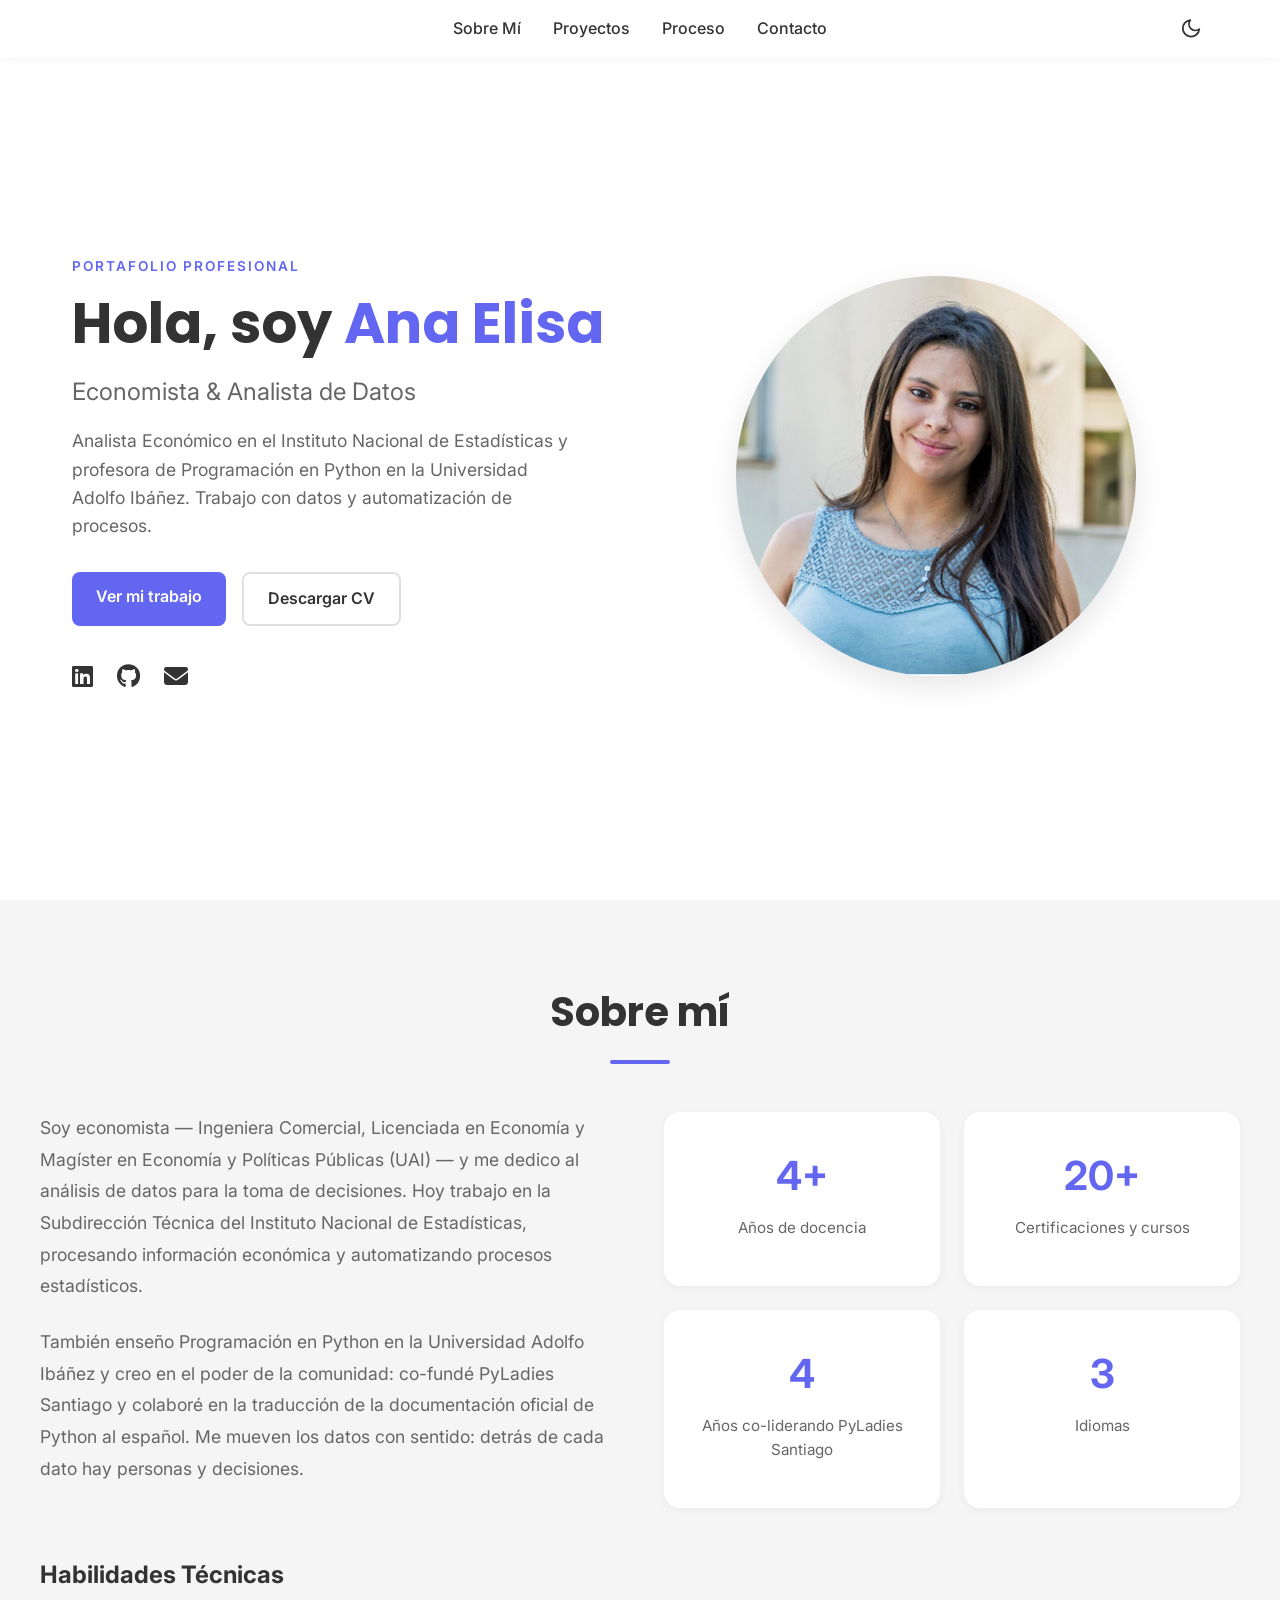
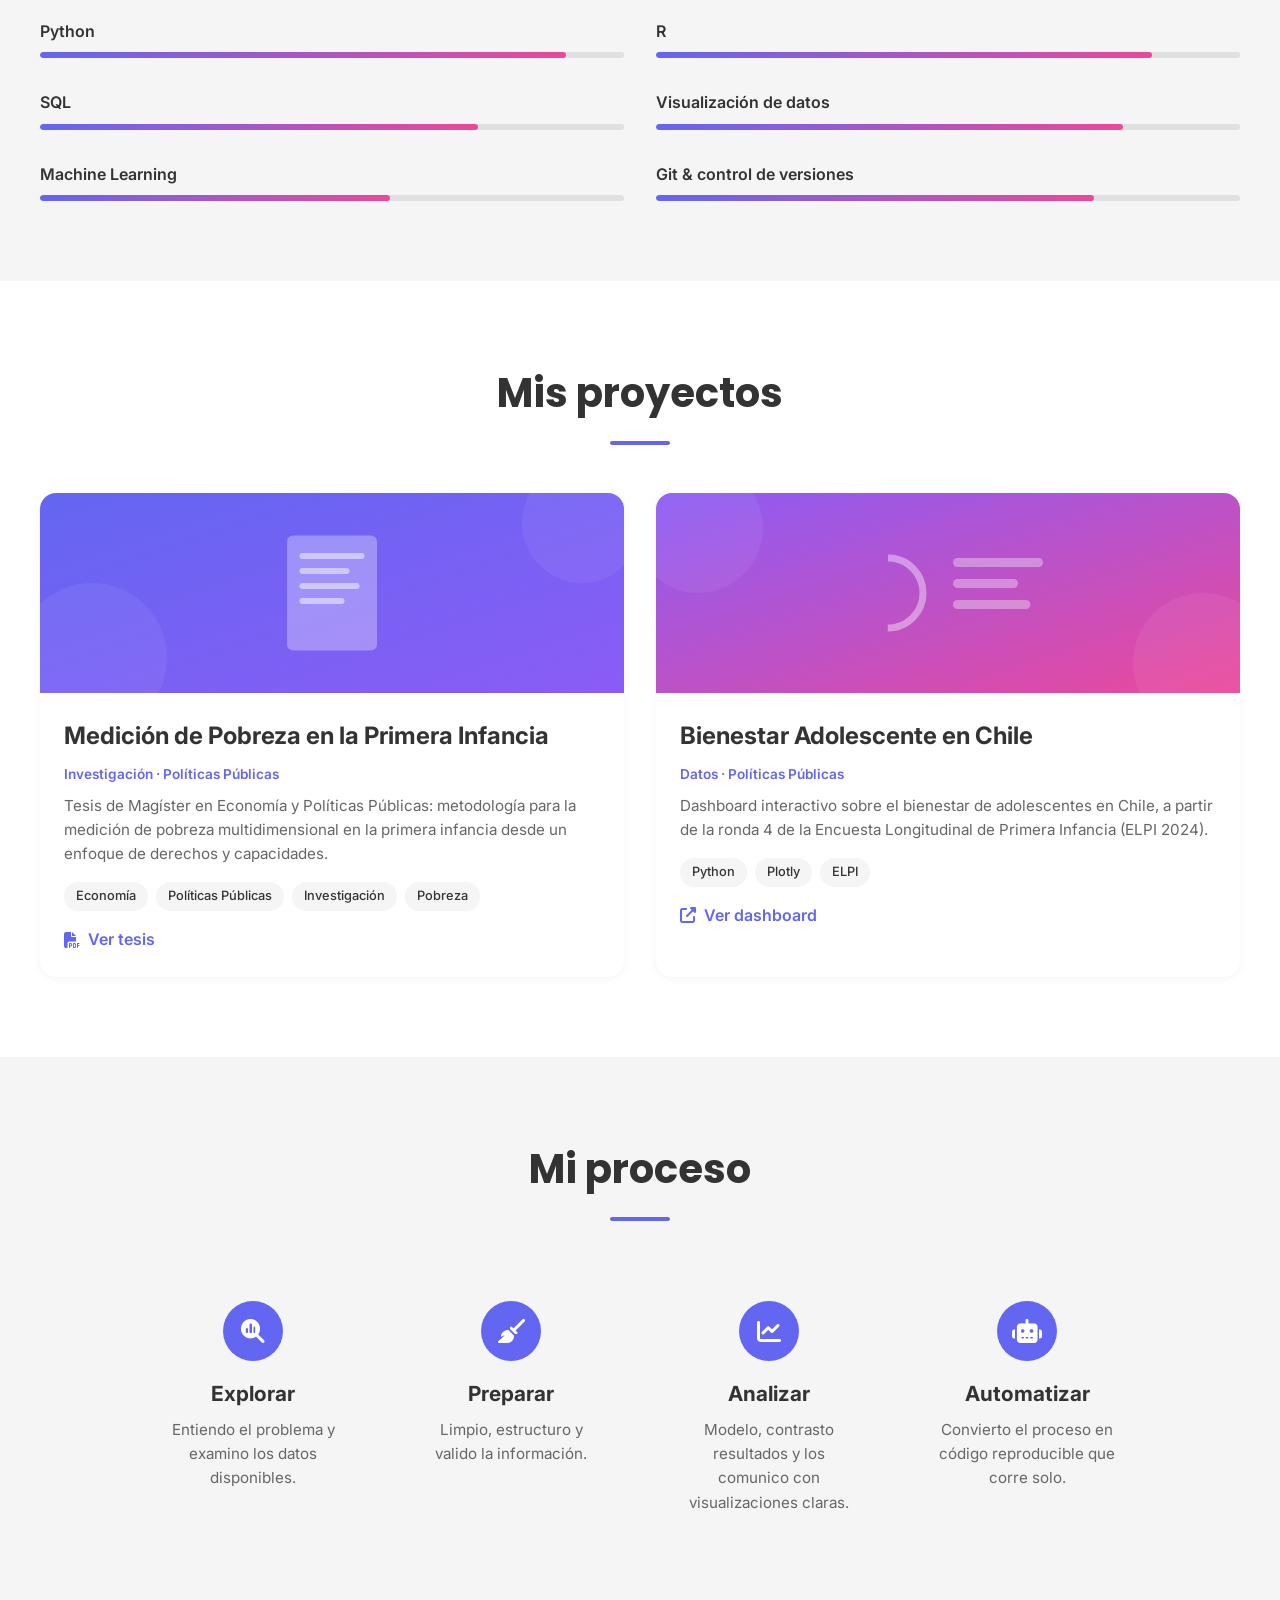
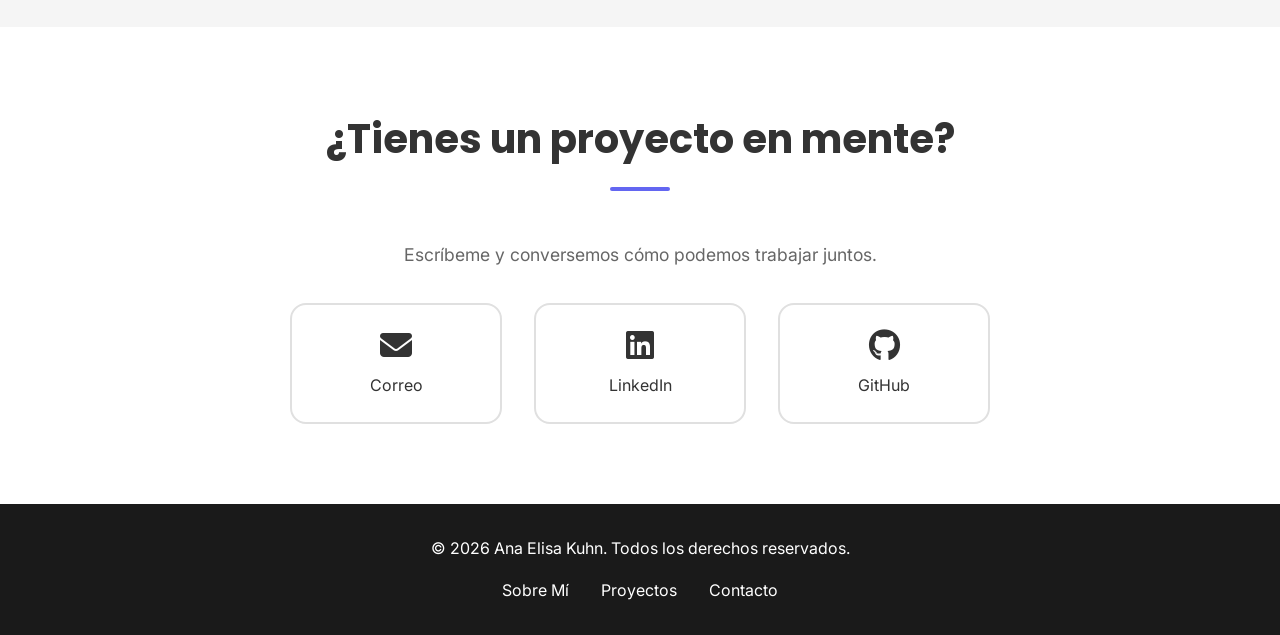
==== index.html @ 44c64ca0 "Sitio personal: versión inicial" ====
<!DOCTYPE html>
<html lang="es">
<head>
    <meta charset="UTF-8">
    <meta name="viewport" content="width=device-width, initial-scale=1.0">
    <meta name="description" content="Ana Elisa Kuhn — Economista y Analista de Datos. Python, R, SQL, automatización de procesos y comunidad.">
    <title>Ana Elisa Kuhn | Economista &amp; Analista de Datos</title>

    <!-- Google Fonts -->
    <link rel="preconnect" href="https://fonts.googleapis.com">
    <link rel="preconnect" href="https://fonts.gstatic.com" crossorigin>
    <link href="https://fonts.googleapis.com/css2?family=Inter:wght@400;500;600;700&family=Poppins:wght@600;700&display=swap" rel="stylesheet">

    <!-- FontAwesome Icons -->
    <link rel="stylesheet" href="https://cdnjs.cloudflare.com/ajax/libs/font-awesome/6.4.0/css/all.min.css">

    <!-- Estilos -->
    <link rel="stylesheet" href="css/styles.css">
</head>
<body>
    <!-- HEADER / NAVBAR -->
    <header class="navbar">
        <div class="navbar-container">
            <nav class="nav-menu" id="navMenu">
                <a href="#about" class="nav-link">Sobre Mí</a>
                <a href="#work" class="nav-link">Proyectos</a>
                <a href="#process" class="nav-link">Proceso</a>
                <a href="#contact" class="nav-link">Contacto</a>
            </nav>
            <div class="navbar-actions">
                <button class="theme-toggle" id="themeToggle" aria-label="Cambiar tema"><svg viewBox="0 0 24 24" fill="none" stroke="currentColor" stroke-width="2" stroke-linejoin="round"><path d="M21 12.8A9 9 0 1 1 11.2 3a7 7 0 0 0 9.8 9.8z"/></svg></button>
                <button class="hamburger" id="hamburger" aria-label="Abrir menú">
                    <i class="fas fa-bars"></i>
                </button>
            </div>
        </div>
    </header>

    <!-- HERO SECTION -->
    <section class="hero">
        <div class="hero-content">
            <p class="hero-eyebrow">Portafolio profesional</p>
            <h1 class="hero-title">Hola, soy <span class="highlight">Ana Elisa</span></h1>
            <p class="hero-subtitle">Economista &amp; Analista de Datos</p>
            <p class="hero-description">
                Analista Económico en el Instituto Nacional de Estadísticas y profesora de
                Programación en Python en la Universidad Adolfo Ibáñez. Trabajo con datos y
                automatización de procesos.
            </p>
            <div class="hero-buttons">
                <a href="#work" class="btn btn-primary">Ver mi trabajo</a>
                <a href="assets/documents/Cv_Kuhn_Ana_Elisa_junio_2026.pdf" class="btn btn-secondary" download="CV_Ana_Elisa_Kuhn.pdf">Descargar CV</a>
            </div>
            <div class="hero-socials">
                <a href="https://www.linkedin.com/in/ana-elisa-kuhn" target="_blank" rel="noopener" title="LinkedIn">
                    <i class="fab fa-linkedin"></i>
                </a>
                <a href="https://github.com/ana-elisa-kuhn" target="_blank" rel="noopener" title="GitHub">
                    <i class="fab fa-github"></i>
                </a>
                <a href="mailto:anaelisaks@gmail.com" title="Email">
                    <i class="fas fa-envelope"></i>
                </a>
            </div>
        </div>
        <div class="hero-image">
            <img src="assets/images/profile.jpg" alt="Foto de Ana Elisa Kuhn">
        </div>
    </section>

    <!-- ABOUT SECTION -->
    <section id="about" class="about">
        <div class="section-header">
            <h2>Sobre mí</h2>
            <div class="accent-line"></div>
        </div>

        <div class="about-content">
            <div class="about-bio">
                <p>
                    Soy economista — Ingeniera Comercial, Licenciada en Economía y Magíster en
                    Economía y Políticas Públicas (UAI) — y me dedico al análisis de datos para
                    la toma de decisiones. Hoy trabajo en la Subdirección Técnica del Instituto
                    Nacional de Estadísticas, procesando información económica y automatizando
                    procesos estadísticos.
                </p>
                <p>
                    También enseño Programación en Python en la Universidad Adolfo Ibáñez y creo
                    en el poder de la comunidad: co-fundé PyLadies Santiago y colaboré en la
                    traducción de la documentación oficial de Python al español. Me mueven los
                    datos con sentido: detrás de cada dato hay personas y decisiones.
                </p>
            </div>

            <div class="about-stats">
                <div class="stat-card">
                    <h3>4+</h3>
                    <p>Años de docencia</p>
                </div>
                <div class="stat-card">
                    <h3>20+</h3>
                    <p>Certificaciones y cursos</p>
                </div>
                <div class="stat-card">
                    <h3>4</h3>
                    <p>Años co-liderando PyLadies Santiago</p>
                </div>
                <div class="stat-card">
                    <h3>3</h3>
                    <p>Idiomas</p>
                </div>
            </div>

            <div class="skills-section">
                <h3>Habilidades Técnicas</h3>
                <div class="skills-grid">
                    <div class="skill">
                        <label>Python</label>
                        <div class="progress-bar">
                            <div class="progress" style="width: 90%"></div>
                        </div>
                    </div>
                    <div class="skill">
                        <label>R</label>
                        <div class="progress-bar">
                            <div class="progress" style="width: 85%"></div>
                        </div>
                    </div>
                    <div class="skill">
                        <label>SQL</label>
                        <div class="progress-bar">
                            <div class="progress" style="width: 75%"></div>
                        </div>
                    </div>
                    <div class="skill">
                        <label>Visualización de datos</label>
                        <div class="progress-bar">
                            <div class="progress" style="width: 80%"></div>
                        </div>
                    </div>
                    <div class="skill">
                        <label>Machine Learning</label>
                        <div class="progress-bar">
                            <div class="progress" style="width: 60%"></div>
                        </div>
                    </div>
                    <div class="skill">
                        <label>Git &amp; control de versiones</label>
                        <div class="progress-bar">
                            <div class="progress" style="width: 75%"></div>
                        </div>
                    </div>
                </div>
            </div>
        </div>
    </section>

    <!-- WORK / PORTFOLIO SECTION -->
    <section id="work" class="work">
        <div class="section-header">
            <h2>Mis proyectos</h2>
            <div class="accent-line"></div>
        </div>

        <div class="projects-grid">
            <div class="project-card" data-category="datos">
                <div class="project-image">
                    <img src="assets/images/project-1.svg" alt="Tesis: medición de pobreza en la primera infancia">
                </div>
                <div class="project-info">
                    <h3>Medición de Pobreza en la Primera Infancia</h3>
                    <p class="project-category">Investigación · Políticas Públicas</p>
                    <p class="project-description">
                        Tesis de Magíster en Economía y Políticas Públicas: metodología para
                        la medición de pobreza multidimensional en la primera infancia desde un enfoque de
                        derechos y capacidades.
                    </p>
                    <div class="project-tags">
                        <span>Economía</span>
                        <span>Políticas Públicas</span>
                        <span>Investigación</span>
                        <span>Pobreza</span>
                    </div>
                    <div class="project-links">
                        <a href="assets/documents/Tesis_Kuhn_Ana_Elisa.pdf" class="project-link" target="_blank">
                            <i class="fas fa-file-pdf"></i> Ver tesis
                        </a>
                    </div>
                </div>
            </div>

            <div class="project-card" data-category="datos">
                <div class="project-image">
                    <img src="assets/images/project-2.svg" alt="Dashboard Bienestar Adolescente ELPI 2024">
                </div>
                <div class="project-info">
                    <h3>Bienestar Adolescente en Chile</h3>
                    <p class="project-category">Datos · Políticas Públicas</p>
                    <p class="project-description">
                        Dashboard interactivo sobre el bienestar de adolescentes en Chile,
                        a partir de la ronda 4 de la Encuesta Longitudinal de Primera
                        Infancia (ELPI 2024).
                    </p>
                    <div class="project-tags">
                        <span>Python</span>
                        <span>Plotly</span>
                        <span>ELPI</span>
                    </div>
                    <div class="project-links">
                        <a href="proyectos/dashboard_bienestar_adolescente_elpi4.html" class="project-link" target="_blank">
                            <i class="fas fa-external-link-alt"></i> Ver dashboard
                        </a>
                    </div>
                </div>
            </div>
        </div>
    </section>

    <!-- PROCESS SECTION -->
    <section id="process" class="process">
        <div class="section-header">
            <h2>Mi proceso</h2>
            <div class="accent-line"></div>
        </div>

        <div class="process-timeline">
            <div class="process-step">
                <div class="step-icon">
                    <i class="fas fa-magnifying-glass-chart"></i>
                </div>
                <h3>Explorar</h3>
                <p>Entiendo el problema y examino los datos disponibles.</p>
            </div>

            <div class="process-step">
                <div class="step-icon">
                    <i class="fas fa-broom"></i>
                </div>
                <h3>Preparar</h3>
                <p>Limpio, estructuro y valido la información.</p>
            </div>

            <div class="process-step">
                <div class="step-icon">
                    <i class="fas fa-chart-line"></i>
                </div>
                <h3>Analizar</h3>
                <p>Modelo, contrasto resultados y los comunico con visualizaciones claras.</p>
            </div>

            <div class="process-step">
                <div class="step-icon">
                    <i class="fas fa-robot"></i>
                </div>
                <h3>Automatizar</h3>
                <p>Convierto el proceso en código reproducible que corre solo.</p>
            </div>
        </div>
    </section>

    <!-- CONTACT SECTION -->
    <section id="contact" class="contact">
        <div class="section-header">
            <h2>¿Tienes un proyecto en mente?</h2>
            <div class="accent-line"></div>
        </div>

        <div class="contact-content">
            <p class="contact-intro">
                Escríbeme y conversemos cómo podemos trabajar juntos.<br>
                
            </p>

            <div class="contact-methods">
                <a href="mailto:anaelisaks@gmail.com" class="contact-method">
                    <i class="fas fa-envelope"></i>
                    <span>Correo</span>
                </a>
                <a href="https://www.linkedin.com/in/ana-elisa-kuhn" target="_blank" rel="noopener" class="contact-method">
                    <i class="fab fa-linkedin"></i>
                    <span>LinkedIn</span>
                </a>
                <a href="https://github.com/ana-elisa-kuhn" target="_blank" rel="noopener" class="contact-method">
                    <i class="fab fa-github"></i>
                    <span>GitHub</span>
                </a>
            </div>
        </div>
    </section>

    <!-- FOOTER -->
    <footer class="footer">
        <div class="footer-content">
            <p>&copy; 2026 Ana Elisa Kuhn. Todos los derechos reservados.</p>
            <div class="footer-links">
                <a href="#about">Sobre Mí</a>
                <a href="#work">Proyectos</a>
                <a href="#contact">Contacto</a>
            </div>
        </div>
    </footer>

    <!-- Scripts -->
    <script src="js/script.js"></script>
</body>
</html>
---- css/styles.css ----
/* ==================== VARIABLES & RESET ==================== */

:root {
    --primary-color: #1a1a1a;
    --secondary-color: #6366f1;
    --accent-color: #ec4899;
    --light-bg: #f5f5f5;
    --text-light: #333;
    --text-muted: #666;
    --border-color: #e0e0e0;
    
    --font-main: 'Inter', sans-serif;
    --font-heading: 'Poppins', sans-serif;
    
    --transition: all 0.3s ease;
    --shadow: 0 10px 30px rgba(0, 0, 0, 0.1);
}

/* Dark Mode */
body.dark-mode {
    --primary-color: #f5f5f5;
    --light-bg: #1a1a1a;
    --text-light: #f5f5f5;
    --text-muted: #b0b0b0;
    --border-color: #333;
}

* {
    margin: 0;
    padding: 0;
    box-sizing: border-box;
}

html {
    scroll-behavior: smooth;
}

body {
    font-family: var(--font-main);
    color: var(--text-light);
    background-color: white;
    transition: var(--transition);
    line-height: 1.6;
}

body.dark-mode {
    background-color: var(--light-bg);
}

/* ==================== NAVBAR ==================== */

.navbar {
    position: fixed;
    top: 0;
    width: 100%;
    background-color: rgba(255, 255, 255, 0.95);
    backdrop-filter: blur(10px);
    z-index: 1000;
    transition: var(--transition);
    box-shadow: 0 2px 10px rgba(0, 0, 0, 0.05);
}

body.dark-mode .navbar {
    background-color: rgba(26, 26, 26, 0.95);
}

.navbar-container {
    max-width: 1200px;
    margin: 0 auto;
    padding: 1rem 2rem;
    display: flex;
    justify-content: center;
    align-items: center;
    position: relative;
}

.nav-menu {
    display: flex;
    gap: 2rem;
}

.nav-link {
    color: var(--text-light);
    text-decoration: none;
    font-weight: 500;
    position: relative;
    transition: var(--transition);
}

.nav-link:hover {
    color: var(--secondary-color);
}

.nav-link::after {
    content: '';
    position: absolute;
    bottom: -5px;
    left: 0;
    width: 0;
    height: 2px;
    background-color: var(--secondary-color);
    transition: var(--transition);
}

.nav-link:hover::after {
    width: 100%;
}

.theme-toggle {
    background: none;
    border: none;
    color: inherit;
    cursor: pointer;
    display: flex;
    align-items: center;
    justify-content: center;
    padding: 0.35rem;
    transition: var(--transition);
}

.theme-toggle svg {
    width: 22px;
    height: 22px;
    display: block;
}

.theme-toggle:hover {
    transform: scale(1.1);
}

.navbar-actions {
    display: flex;
    align-items: center;
    gap: 1rem;
    position: absolute;
    right: 2rem;
    top: 50%;
    transform: translateY(-50%);
}

.hamburger {
    display: none;
    background: none;
    border: none;
    font-size: 1.4rem;
    color: var(--text-light);
    cursor: pointer;
    transition: var(--transition);
}

/* ==================== HERO SECTION ==================== */

.hero {
    padding-top: 100px;
    min-height: 100vh;
    display: flex;
    align-items: center;
    gap: 3rem;
    max-width: 1200px;
    margin: 0 auto;
    padding: 100px 2rem 3rem;
}

.hero-content {
    flex: 1;
    animation: fadeInUp 0.8s ease;
}

.hero-eyebrow {
    text-transform: uppercase;
    letter-spacing: 2px;
    font-size: 0.85rem;
    font-weight: 600;
    color: var(--secondary-color);
    margin-bottom: 0.75rem;
}

.hero-title {
    font-family: var(--font-heading);
    font-size: 3.5rem;
    font-weight: 700;
    margin-bottom: 1rem;
    line-height: 1.2;
}

.hero-title .highlight {
    color: var(--secondary-color);
}

.hero-subtitle {
    font-size: 1.5rem;
    color: var(--text-muted);
    margin-bottom: 1rem;
}

.hero-description {
    font-size: 1.1rem;
    color: var(--text-muted);
    max-width: 500px;
    margin-bottom: 2rem;
}

.hero-buttons {
    display: flex;
    gap: 1rem;
    margin-bottom: 2rem;
}

.btn {
    padding: 0.75rem 1.5rem;
    border-radius: 0.5rem;
    font-size: 1rem;
    font-weight: 600;
    text-decoration: none;
    border: none;
    cursor: pointer;
    transition: var(--transition);
    display: inline-block;
}

.btn-primary {
    background-color: var(--secondary-color);
    color: white;
}

.btn-primary:hover {
    background-color: #4f46e5;
    transform: translateY(-2px);
    box-shadow: 0 10px 20px rgba(99, 102, 241, 0.3);
}

.btn-secondary {
    background-color: transparent;
    color: var(--text-light);
    border: 2px solid var(--border-color);
}

.btn-secondary:hover {
    border-color: var(--secondary-color);
    color: var(--secondary-color);
}

.hero-socials {
    display: flex;
    gap: 1.5rem;
}

.hero-socials a {
    font-size: 1.5rem;
    color: var(--text-light);
    transition: var(--transition);
}

.hero-socials a:hover {
    color: var(--secondary-color);
    transform: translateY(-3px);
}

.hero-image {
    flex: 1;
    display: flex;
    justify-content: center;
    align-items: center;
}

.hero-image img {
    width: 100%;
    max-width: 400px;
    border-radius: 50%;
    box-shadow: var(--shadow);
    animation: float 3s ease-in-out infinite;
}

/* ==================== SECTION HEADERS ==================== */

.section-header {
    margin-bottom: 3rem;
    text-align: center;
}

.section-header h2 {
    font-family: var(--font-heading);
    font-size: 2.5rem;
    font-weight: 700;
    margin-bottom: 1rem;
}

.accent-line {
    width: 60px;
    height: 4px;
    background-color: var(--secondary-color);
    margin: 0 auto;
    border-radius: 2px;
}

/* ==================== ABOUT SECTION ==================== */

.about {
    padding: 5rem 2rem;
    background-color: var(--light-bg);
    transition: var(--transition);
}

.about-content {
    max-width: 1200px;
    margin: 0 auto;
    display: grid;
    grid-template-columns: 1fr 1fr;
    gap: 3rem;
}

.about-bio {
    display: flex;
    flex-direction: column;
    justify-content: center;
}

.about-bio p {
    font-size: 1.1rem;
    color: var(--text-muted);
    margin-bottom: 1.5rem;
    line-height: 1.8;
}

.about-stats {
    display: grid;
    grid-template-columns: 1fr 1fr;
    gap: 1.5rem;
}

.stat-card {
    background-color: white;
    padding: 2rem;
    border-radius: 1rem;
    text-align: center;
    box-shadow: 0 2px 10px rgba(0, 0, 0, 0.05);
    transition: var(--transition);
}

body.dark-mode .stat-card {
    background-color: #2a2a2a;
}

.stat-card:hover {
    transform: translateY(-5px);
    box-shadow: var(--shadow);
}

.stat-card h3 {
    font-size: 2.5rem;
    color: var(--secondary-color);
    font-weight: 700;
    margin-bottom: 0.5rem;
}

.stat-card p {
    color: var(--text-muted);
    font-size: 0.95rem;
}

.skills-section {
    grid-column: 1 / -1;
}

.skills-section h3 {
    font-size: 1.5rem;
    margin-bottom: 1.5rem;
}

.skills-grid {
    display: grid;
    grid-template-columns: repeat(2, 1fr);
    gap: 2rem;
}

.skill {
    display: flex;
    flex-direction: column;
}

.skill label {
    font-weight: 600;
    margin-bottom: 0.5rem;
    color: var(--text-light);
}

.progress-bar {
    width: 100%;
    height: 6px;
    background-color: var(--border-color);
    border-radius: 3px;
    overflow: hidden;
}

.progress {
    height: 100%;
    background: linear-gradient(90deg, var(--secondary-color), var(--accent-color));
    border-radius: 3px;
    animation: fillProgress 1s ease-out;
}

/* ==================== WORK SECTION ==================== */

.work {
    padding: 5rem 2rem;
}

.work-filters {
    display: flex;
    justify-content: center;
    gap: 1rem;
    margin-bottom: 3rem;
}

.filter-btn {
    padding: 0.5rem 1.5rem;
    border: 2px solid var(--border-color);
    background-color: transparent;
    color: var(--text-light);
    border-radius: 2rem;
    cursor: pointer;
    font-weight: 600;
    transition: var(--transition);
}

.filter-btn.active,
.filter-btn:hover {
    background-color: var(--secondary-color);
    color: white;
    border-color: var(--secondary-color);
}

.projects-grid {
    max-width: 1200px;
    margin: 0 auto;
    display: grid;
    grid-template-columns: repeat(auto-fit, minmax(300px, 1fr));
    gap: 2rem;
}

.project-card {
    background-color: white;
    border-radius: 1rem;
    overflow: hidden;
    box-shadow: 0 2px 10px rgba(0, 0, 0, 0.05);
    transition: var(--transition);
    animation: fadeInUp 0.6s ease;
}

body.dark-mode .project-card {
    background-color: #2a2a2a;
}

.project-card:hover {
    transform: translateY(-10px);
    box-shadow: var(--shadow);
}

.project-image {
    width: 100%;
    height: 200px;
    overflow: hidden;
    position: relative;
}

.project-image img {
    width: 100%;
    height: 100%;
    object-fit: cover;
    transition: var(--transition);
}

.project-card:hover .project-image img {
    transform: scale(1.05);
}

.project-info {
    padding: 1.5rem;
    position: relative;
}

.project-info h3 {
    font-size: 1.5rem;
    margin-bottom: 0.5rem;
    color: var(--text-light);
}

.project-category {
    color: var(--secondary-color);
    font-size: 0.85rem;
    font-weight: 600;
    margin-bottom: 0.5rem;
}

.project-description {
    color: var(--text-muted);
    font-size: 0.95rem;
    margin-bottom: 1rem;
    line-height: 1.6;
}

.project-tags {
    display: flex;
    flex-wrap: wrap;
    gap: 0.5rem;
    margin-bottom: 1rem;
}

.project-tags span {
    display: inline-block;
    padding: 0.25rem 0.75rem;
    background-color: var(--light-bg);
    color: var(--text-light);
    border-radius: 1rem;
    font-size: 0.8rem;
    font-weight: 500;
}

.project-links {
    display: flex;
    gap: 1rem;
}

.project-link {
    display: flex;
    align-items: center;
    gap: 0.5rem;
    color: var(--secondary-color);
    text-decoration: none;
    font-weight: 600;
    transition: var(--transition);
}

.project-link:hover {
    gap: 1rem;
}

/* ==================== PROCESS SECTION ==================== */

.process {
    padding: 5rem 2rem;
    background-color: var(--light-bg);
}

.process-timeline {
    max-width: 1000px;
    margin: 0 auto;
    display: grid;
    grid-template-columns: repeat(4, 1fr);
    gap: 2rem;
}

.process-step {
    text-align: center;
    padding: 2rem 1.25rem;
    animation: fadeInUp 0.6s ease;
}

.step-icon {
    width: 60px;
    height: 60px;
    background-color: var(--secondary-color);
    color: white;
    border-radius: 50%;
    display: flex;
    align-items: center;
    justify-content: center;
    font-size: 1.5rem;
    margin: 0 auto 1rem;
    transition: var(--transition);
}

.process-step:hover .step-icon {
    transform: scale(1.1);
    box-shadow: 0 10px 20px rgba(99, 102, 241, 0.3);
}

.process-step h3 {
    font-size: 1.3rem;
    margin-bottom: 0.5rem;
    color: var(--text-light);
}

.process-step p {
    color: var(--text-muted);
    font-size: 0.95rem;
    line-height: 1.6;
}

@media (max-width: 900px) {
    .process-timeline {
        grid-template-columns: repeat(2, 1fr);
    }
}

@media (max-width: 560px) {
    .process-timeline {
        grid-template-columns: 1fr;
    }
}

/* ==================== CONTACT SECTION ==================== */

.contact {
    padding: 5rem 2rem;
}

.contact-content {
    max-width: 700px;
    margin: 0 auto;
    text-align: center;
}

.contact-intro {
    font-size: 1.1rem;
    color: var(--text-muted);
    margin-bottom: 2rem;
    line-height: 1.8;
}

.contact-methods {
    display: grid;
    grid-template-columns: repeat(auto-fit, minmax(200px, 1fr));
    gap: 2rem;
}

.contact-method {
    display: flex;
    flex-direction: column;
    align-items: center;
    gap: 0.75rem;
    color: var(--text-light);
    text-decoration: none;
    padding: 1.5rem;
    border: 2px solid var(--border-color);
    border-radius: 1rem;
    transition: var(--transition);
}

.contact-method:hover {
    border-color: var(--secondary-color);
    color: var(--secondary-color);
    transform: translateY(-5px);
}

.contact-method i {
    font-size: 2rem;
}

/* ==================== FOOTER ==================== */

.footer {
    padding: 2rem;
    background-color: var(--primary-color);
    color: white;
    text-align: center;
}

body.dark-mode .footer {
    background-color: var(--light-bg);
    border-top: 1px solid var(--border-color);
}

.footer-content {
    max-width: 1200px;
    margin: 0 auto;
}

.footer-links {
    display: flex;
    justify-content: center;
    gap: 2rem;
    margin-top: 1rem;
}

.footer-links a {
    color: white;
    text-decoration: none;
    transition: var(--transition);
}

.footer-links a:hover {
    color: var(--secondary-color);
}

/* ==================== ANIMATIONS ==================== */

@keyframes fadeInUp {
    from {
        opacity: 0;
        transform: translateY(30px);
    }
    to {
        opacity: 1;
        transform: translateY(0);
    }
}

@keyframes float {
    0%, 100% {
        transform: translateY(0px);
    }
    50% {
        transform: translateY(-20px);
    }
}

@keyframes fillProgress {
    from {
        width: 0;
    }
}

/* ==================== RESPONSIVE ==================== */

@media (max-width: 768px) {
    .hero {
        flex-direction: column;
        text-align: center;
        padding: 80px 1rem 2rem;
    }

    .hero-title {
        font-size: 2.5rem;
    }

    .hero-subtitle {
        font-size: 1.2rem;
    }

    .hero-buttons {
        justify-content: center;
        flex-direction: column;
    }

    .hamburger {
        display: block;
    }

    .nav-menu {
        display: none;
        position: absolute;
        top: 100%;
        left: 0;
        right: 0;
        flex-direction: column;
        align-items: center;
        gap: 1.25rem;
        padding: 1.5rem 0;
        background-color: rgba(255, 255, 255, 0.98);
        box-shadow: 0 10px 30px rgba(0, 0, 0, 0.1);
    }

    .nav-menu.open {
        display: flex;
    }

    body.dark-mode .nav-menu {
        background-color: rgba(26, 26, 26, 0.98);
    }

    .about-content {
        grid-template-columns: 1fr;
    }

    .skills-grid {
        grid-template-columns: 1fr;
    }

    .hero-socials {
        justify-content: center;
    }

    .projects-grid {
        grid-template-columns: 1fr;
    }

    .section-header h2 {
        font-size: 2rem;
    }

    .contact-methods {
        grid-template-columns: 1fr;
    }
}

@media (max-width: 480px) {
    .hero-title {
        font-size: 2rem;
    }

    .hero-subtitle {
        font-size: 1rem;
    }

    .btn {
        padding: 0.6rem 1.2rem;
        font-size: 0.9rem;
    }

    .navbar-container {
        padding: 1rem;
    }

    .navbar-actions {
        right: 1rem;
    }

    .stat-card {
        padding: 1.5rem;
    }

    .stat-card h3 {
        font-size: 2rem;
    }
}
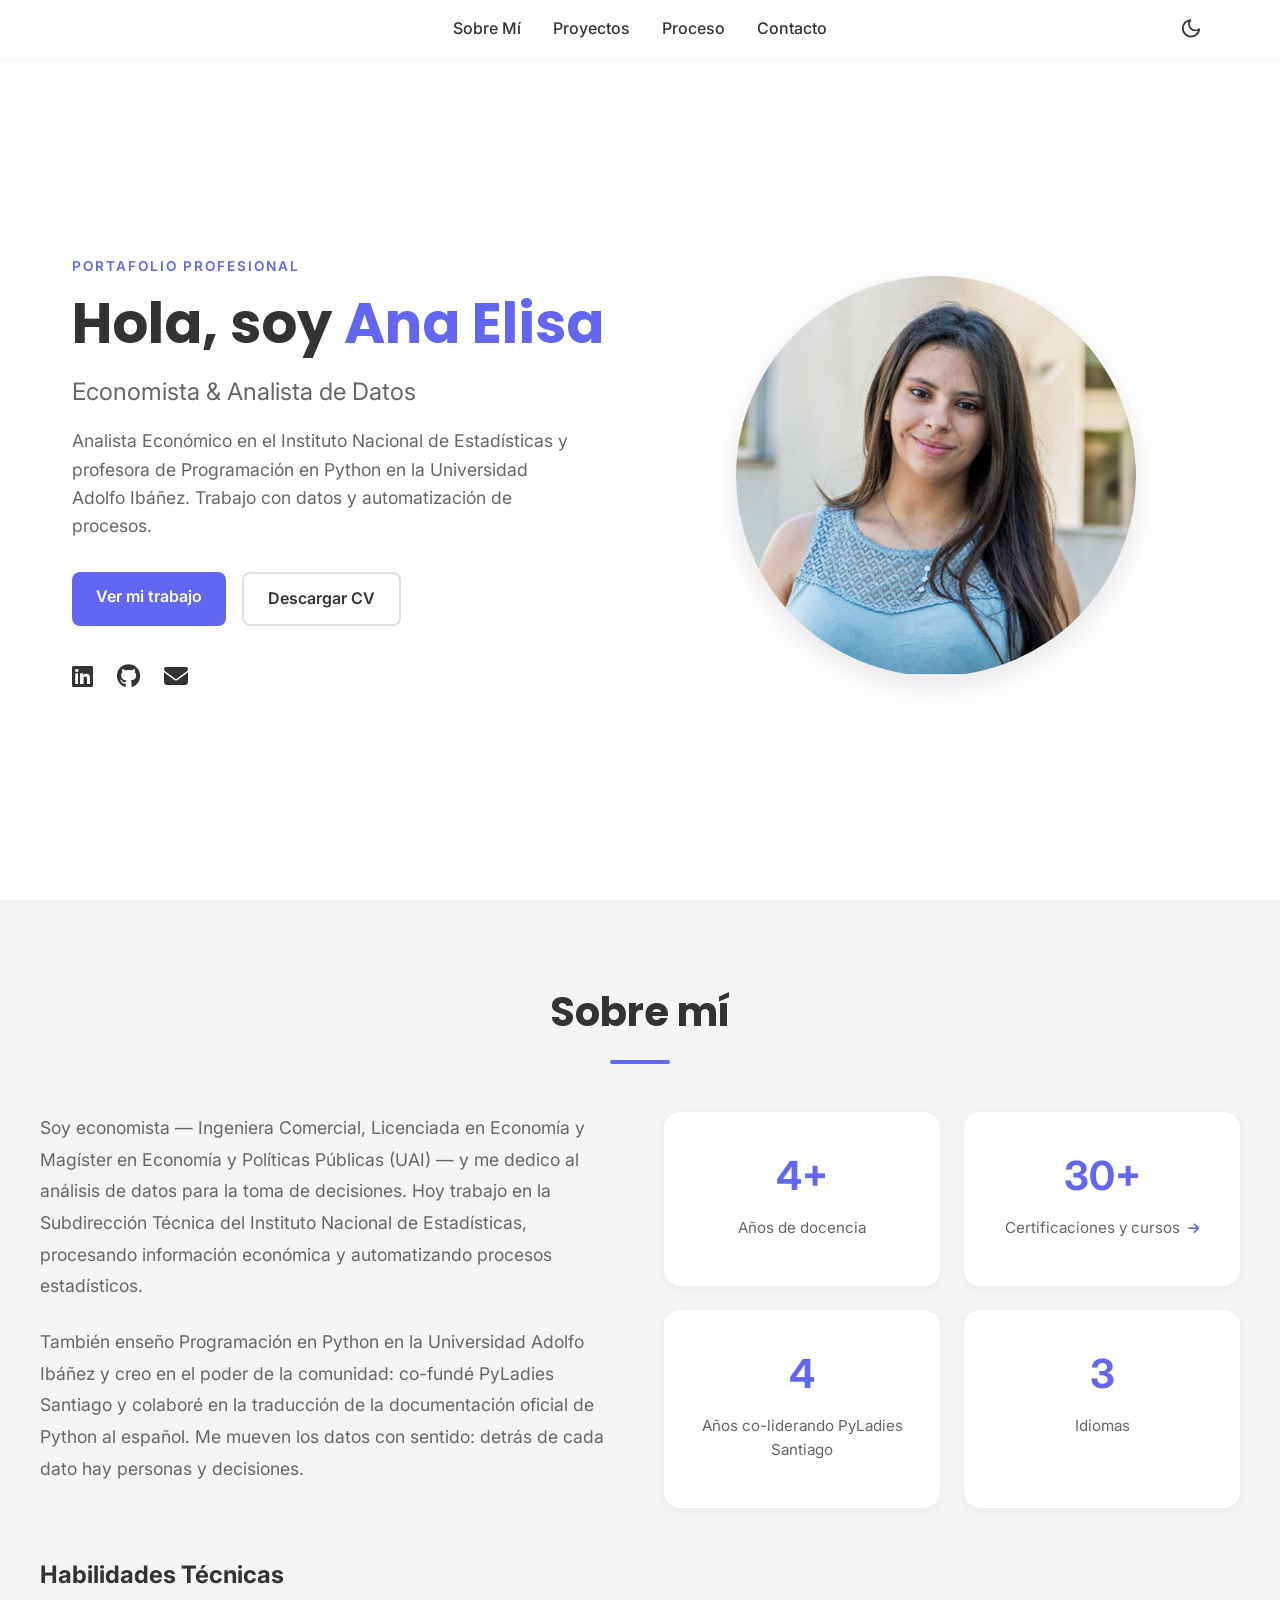
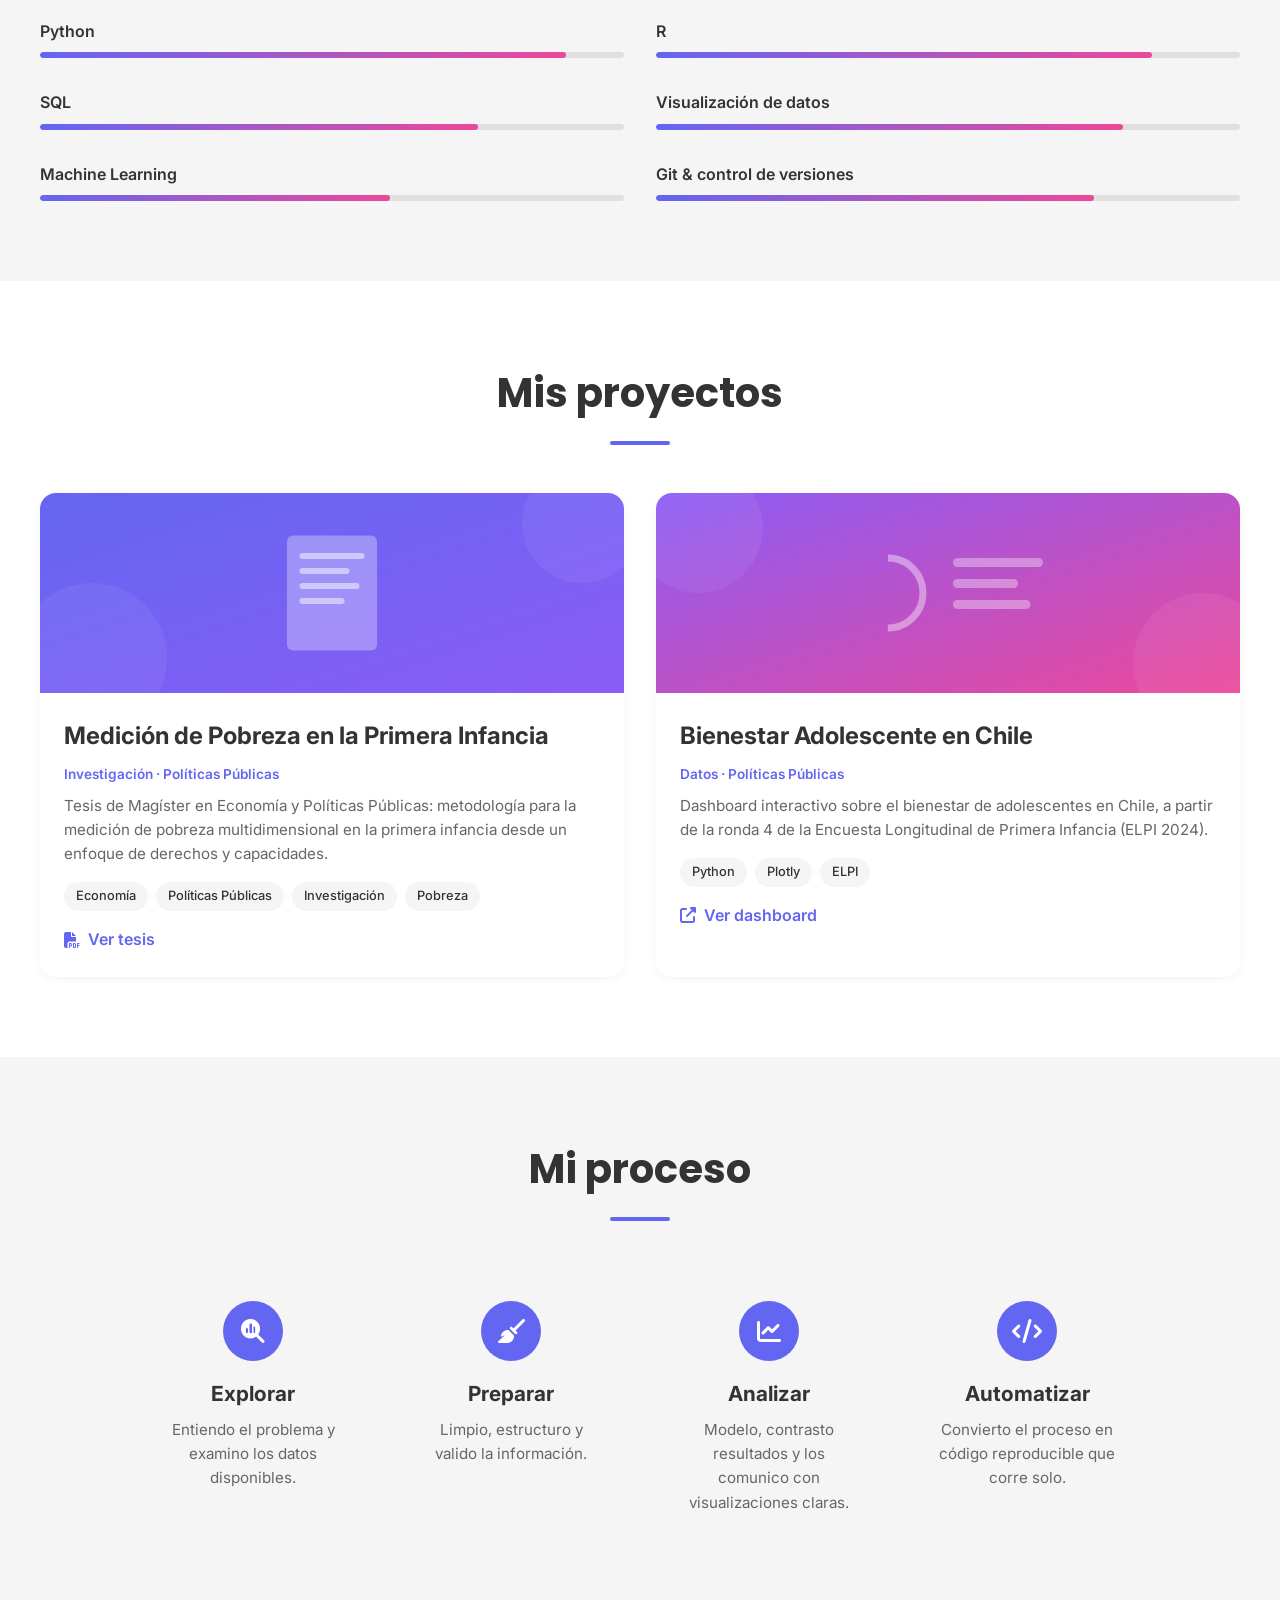
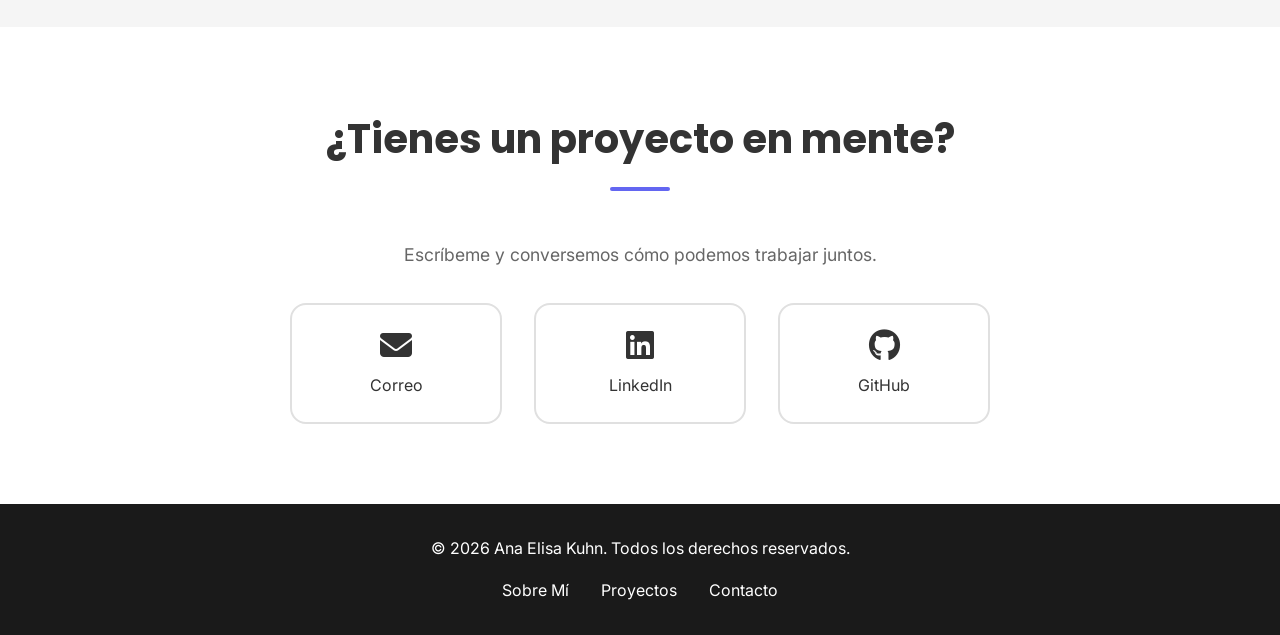
==== commit 750e03f5: "Agrega página de certificaciones y pulido general del sitio - Nueva página de certificaciones (certi" ====
--- a/index.html
+++ b/index.html
@@ -4,7 +4,17 @@
     <meta charset="UTF-8">
     <meta name="viewport" content="width=device-width, initial-scale=1.0">
     <meta name="description" content="Ana Elisa Kuhn — Economista y Analista de Datos. Python, R, SQL, automatización de procesos y comunidad.">
-    <title>Ana Elisa Kuhn | Economista &amp; Analista de Datos</title>
+    <title>Ana Elisa Kuhn | Economía &amp; Políticas Públicas | Analista de Datos</title>
+
+    <!-- Favicon -->
+    <link rel="icon" type="image/svg+xml" href="assets/images/favicon.svg">
+
+    <!-- Open Graph: cómo se ve el link al compartirlo (LinkedIn, WhatsApp, X…) -->
+    <meta property="og:type" content="website">
+    <meta property="og:title" content="Ana Elisa Kuhn • Economía &amp; Políticas Públicas • Analista de Datos">
+    <meta property="og:image" content="https://ana-elisa-kuhn.github.io/assets/images/profile.jpg">
+    <meta property="og:url" content="https://ana-elisa-kuhn.github.io">
+    <meta name="twitter:card" content="summary_large_image">
 
     <!-- Google Fonts -->
     <link rel="preconnect" href="https://fonts.googleapis.com">
@@ -97,10 +107,10 @@
                     <h3>4+</h3>
                     <p>Años de docencia</p>
                 </div>
-                <div class="stat-card">
-                    <h3>20+</h3>
-                    <p>Certificaciones y cursos</p>
-                </div>
+                <a href="certificates.html" class="stat-card">
+                    <h3>30+</h3>
+                    <p>Certificaciones y cursos <i class="fas fa-arrow-right"></i></p>
+                </a>
                 <div class="stat-card">
                     <h3>4</h3>
                     <p>Años co-liderando PyLadies Santiago</p>
@@ -207,7 +217,7 @@
                         <span>ELPI</span>
                     </div>
                     <div class="project-links">
-                        <a href="proyectos/dashboard_bienestar_adolescente_elpi4.html" class="project-link" target="_blank">
+                        <a href="projects/dashboard_bienestar_adolescente_elpi4.html" class="project-link" target="_blank">
                             <i class="fas fa-external-link-alt"></i> Ver dashboard
                         </a>
                     </div>
@@ -250,7 +260,7 @@
 
             <div class="process-step">
                 <div class="step-icon">
-                    <i class="fas fa-robot"></i>
+                    <i class="fa-solid fa-code"></i>
                 </div>
                 <h3>Automatizar</h3>
                 <p>Convierto el proceso en código reproducible que corre solo.</p>
--- a/css/styles.css
+++ b/css/styles.css
@@ -407,6 +407,7 @@
 
 .work-filters {
     display: flex;
+    flex-wrap: wrap;
     justify-content: center;
     gap: 1rem;
     margin-bottom: 3rem;
@@ -645,6 +646,159 @@
 
 .contact-method i {
     font-size: 2rem;
+}
+
+/* ==================== CERTIFICACIONES (página aparte) ==================== */
+
+.certs {
+    padding: 8rem 2rem 5rem;
+    background-color: var(--light-bg);
+    min-height: 100vh;
+    transition: var(--transition);
+}
+
+.certs-grid {
+    max-width: 1000px;
+    margin: 0 auto;
+    display: grid;
+    grid-template-columns: repeat(auto-fill, minmax(300px, 1fr));
+    gap: 1.5rem;
+}
+
+.cert-card {
+    background-color: white;
+    padding: 1.5rem;
+    border-radius: 1rem;
+    box-shadow: 0 2px 10px rgba(0, 0, 0, 0.05);
+    transition: var(--transition);
+}
+
+body.dark-mode .cert-card {
+    background-color: #2a2a2a;
+}
+
+.cert-card:hover {
+    transform: translateY(-5px);
+    box-shadow: var(--shadow);
+}
+
+.certs-counter {
+    margin-top: 1.25rem;
+    color: var(--text-muted);
+    font-size: 1.05rem;
+}
+
+.certs-counter span {
+    font-family: var(--font-heading);
+    font-size: 1.9rem;
+    font-weight: 700;
+    color: var(--secondary-color);
+}
+
+.cert-top {
+    display: flex;
+    justify-content: space-between;
+    align-items: center;
+    margin-bottom: 0.9rem;
+}
+
+.cert-icon {
+    width: 42px;
+    height: 42px;
+    border-radius: 50%;
+    background: linear-gradient(135deg, var(--secondary-color), var(--accent-color));
+    color: white;
+    display: flex;
+    align-items: center;
+    justify-content: center;
+    font-size: 1.1rem;
+}
+
+.cert-year {
+    color: var(--secondary-color);
+    font-weight: 700;
+    font-size: 0.85rem;
+}
+
+.cert-card h3 {
+    font-size: 1.05rem;
+    color: var(--text-light);
+    margin-bottom: 0.5rem;
+    line-height: 1.4;
+}
+
+.cert-inst {
+    color: var(--text-muted);
+    font-size: 0.9rem;
+    font-weight: 600;
+    margin-bottom: 0.4rem;
+}
+
+.cert-desc {
+    color: var(--text-muted);
+    font-size: 0.9rem;
+    margin-bottom: 0.75rem;
+}
+
+.cert-badge {
+    display: inline-block;
+    padding: 0.25rem 0.75rem;
+    background-color: var(--light-bg);
+    color: var(--text-light);
+    border-radius: 1rem;
+    font-size: 0.8rem;
+    font-weight: 500;
+}
+
+body.dark-mode .cert-badge {
+    background-color: #1f1f1f;
+}
+
+.cert-card .cert-link {
+    display: flex;
+    width: fit-content;
+    align-items: center;
+    gap: 0.4rem;
+    margin-top: 0.75rem;
+    color: var(--secondary-color);
+    text-decoration: none;
+    font-weight: 600;
+    font-size: 0.9rem;
+    transition: var(--transition);
+}
+
+.cert-card .cert-link:hover {
+    gap: 0.7rem;
+}
+
+.certs-cta {
+    max-width: 700px;
+    margin: 4rem auto 0;
+    text-align: center;
+}
+
+.certs-cta p {
+    color: var(--text-muted);
+    font-size: 1.1rem;
+    margin-bottom: 1.5rem;
+}
+
+.certs-cta .hero-buttons {
+    justify-content: center;
+    flex-wrap: wrap;
+    margin-bottom: 0;
+}
+
+/* Tarjeta de estadística que funciona como link */
+a.stat-card {
+    display: block;
+    text-decoration: none;
+}
+
+a.stat-card p i {
+    font-size: 0.8rem;
+    margin-left: 0.3rem;
+    color: var(--secondary-color);
 }
 
 /* ==================== FOOTER ==================== */
